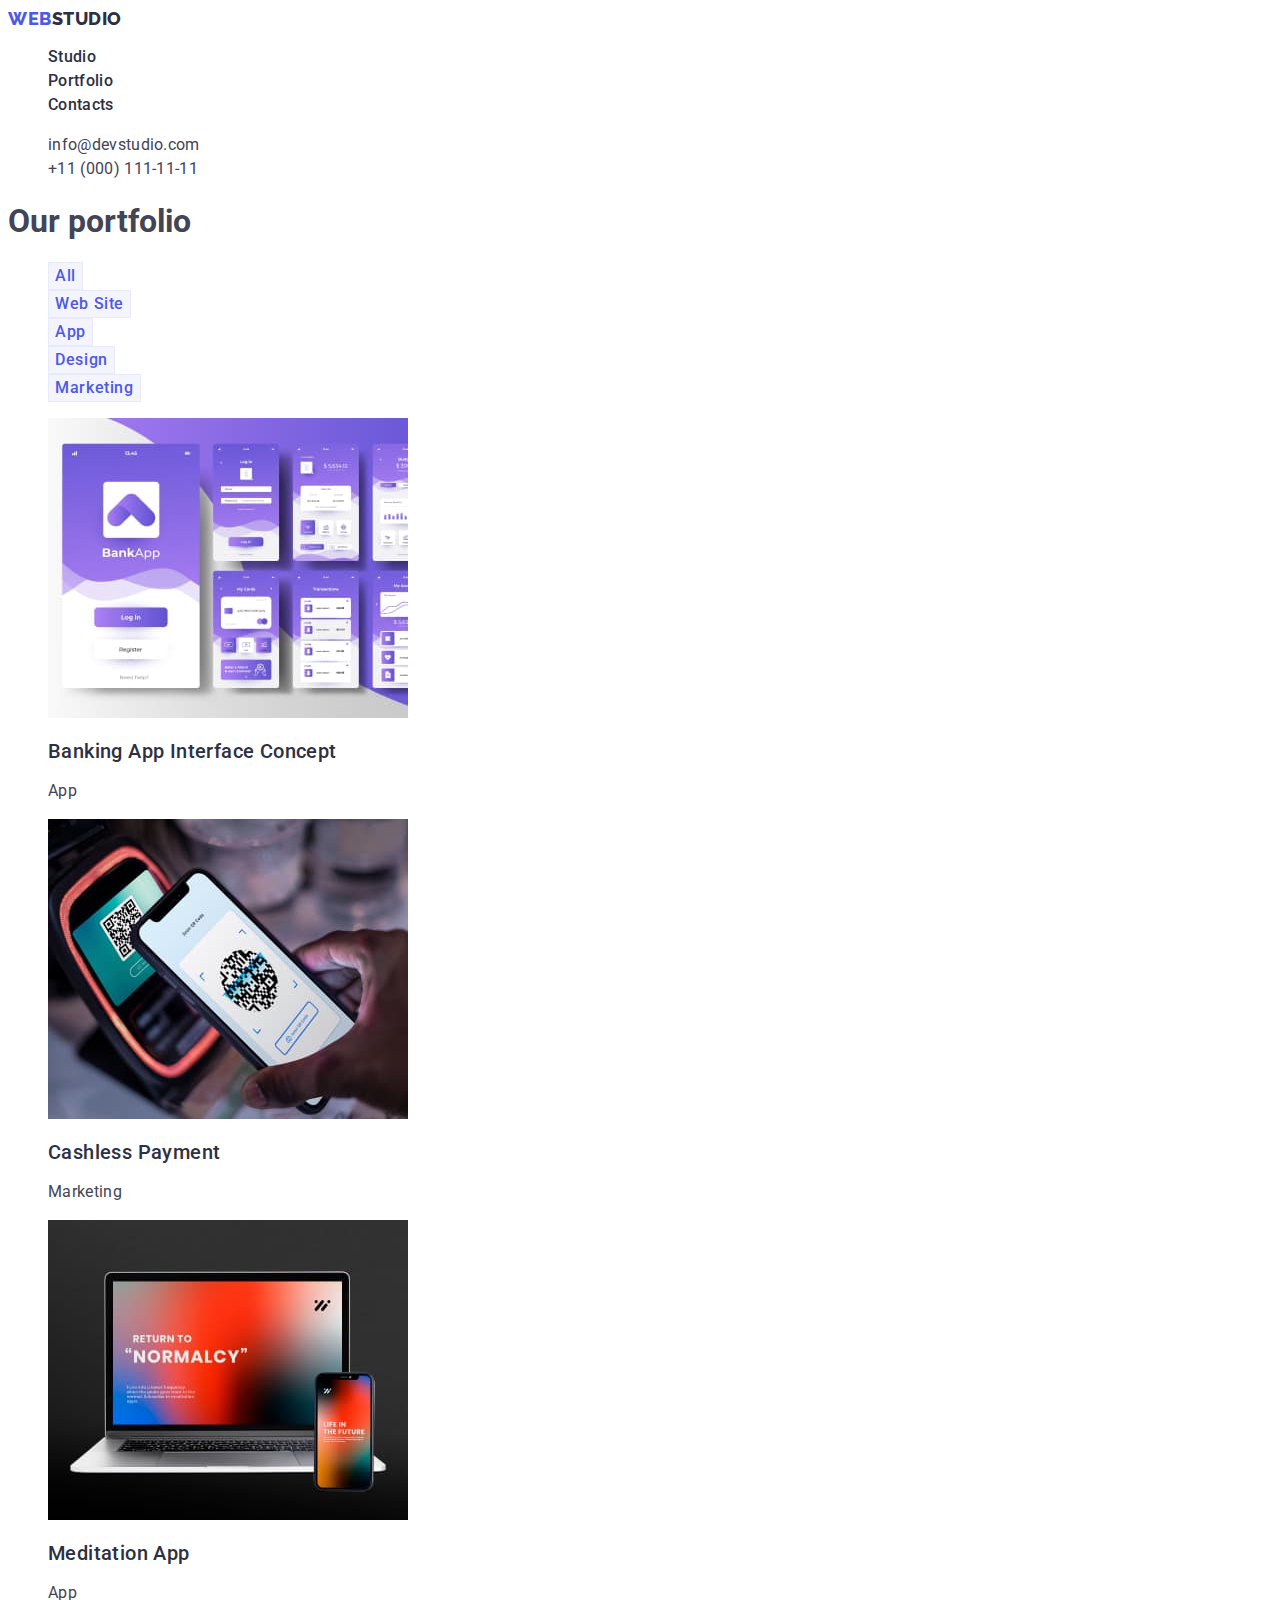
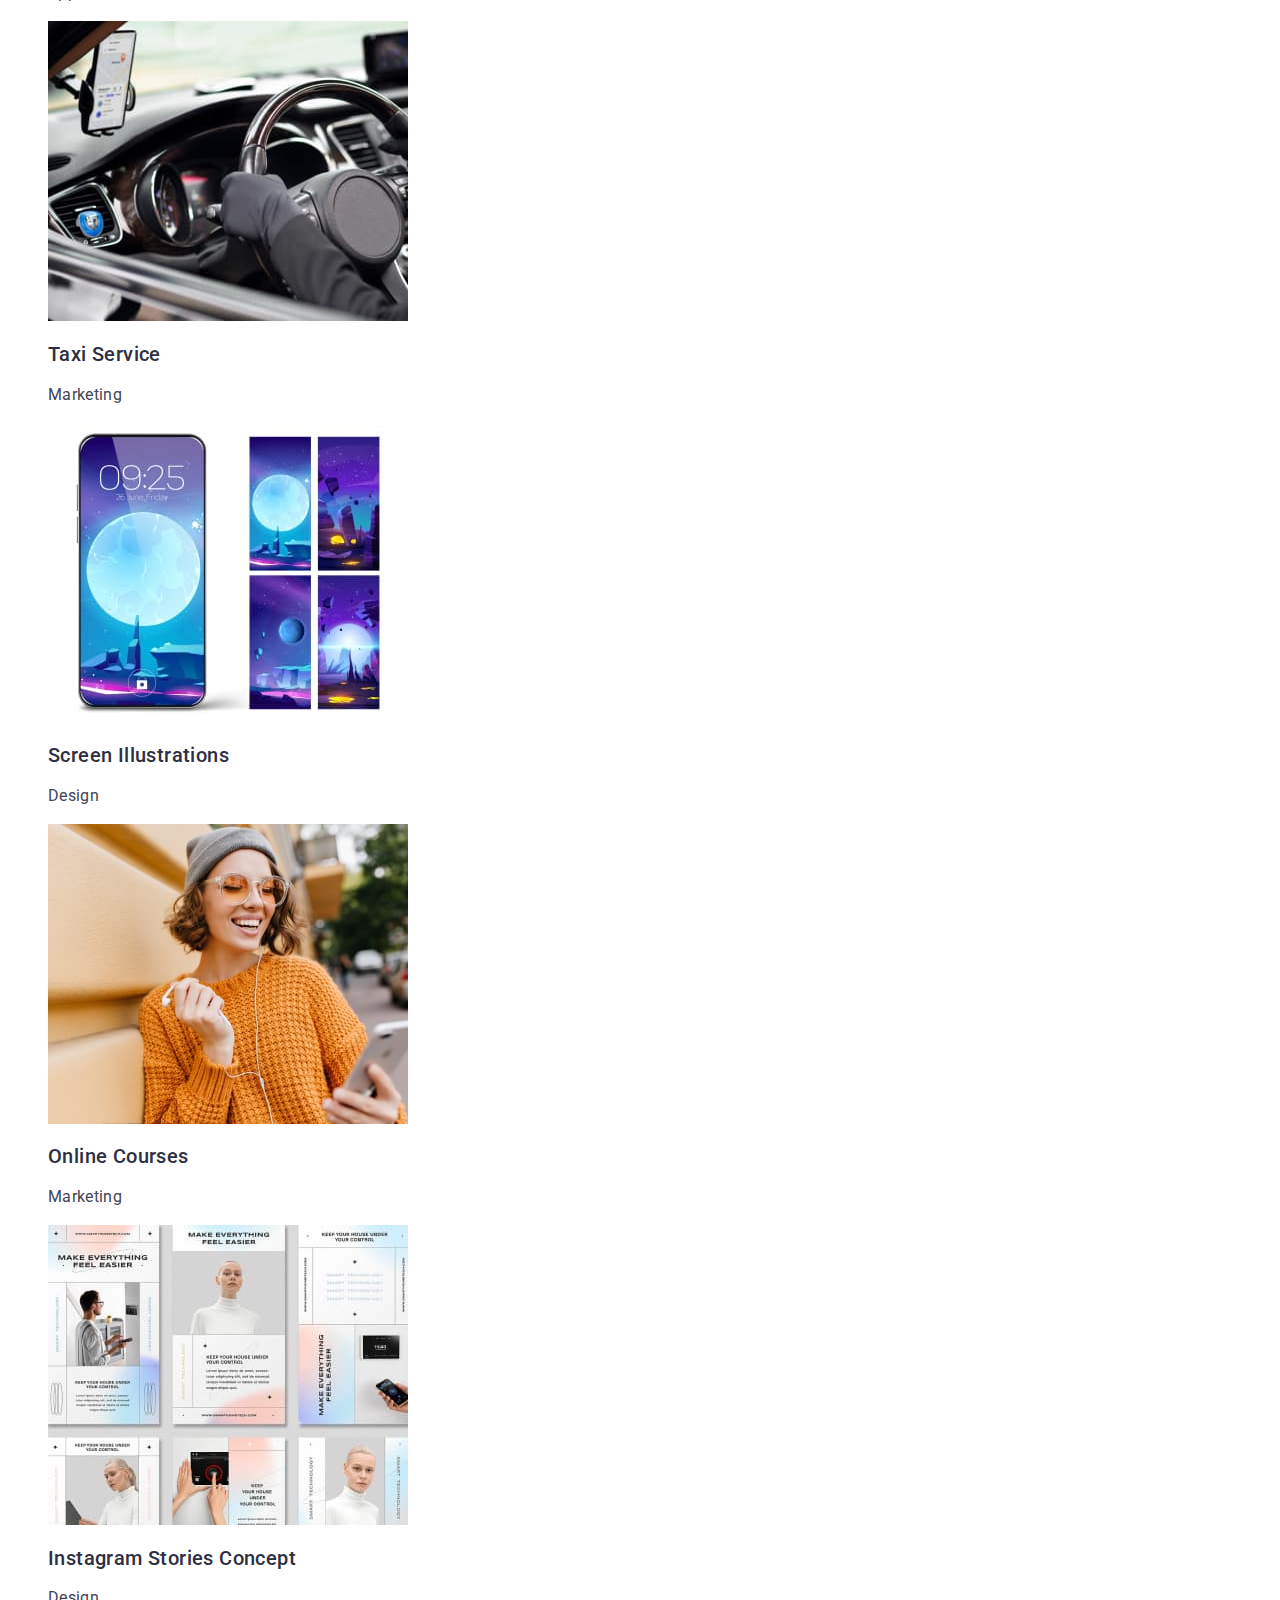
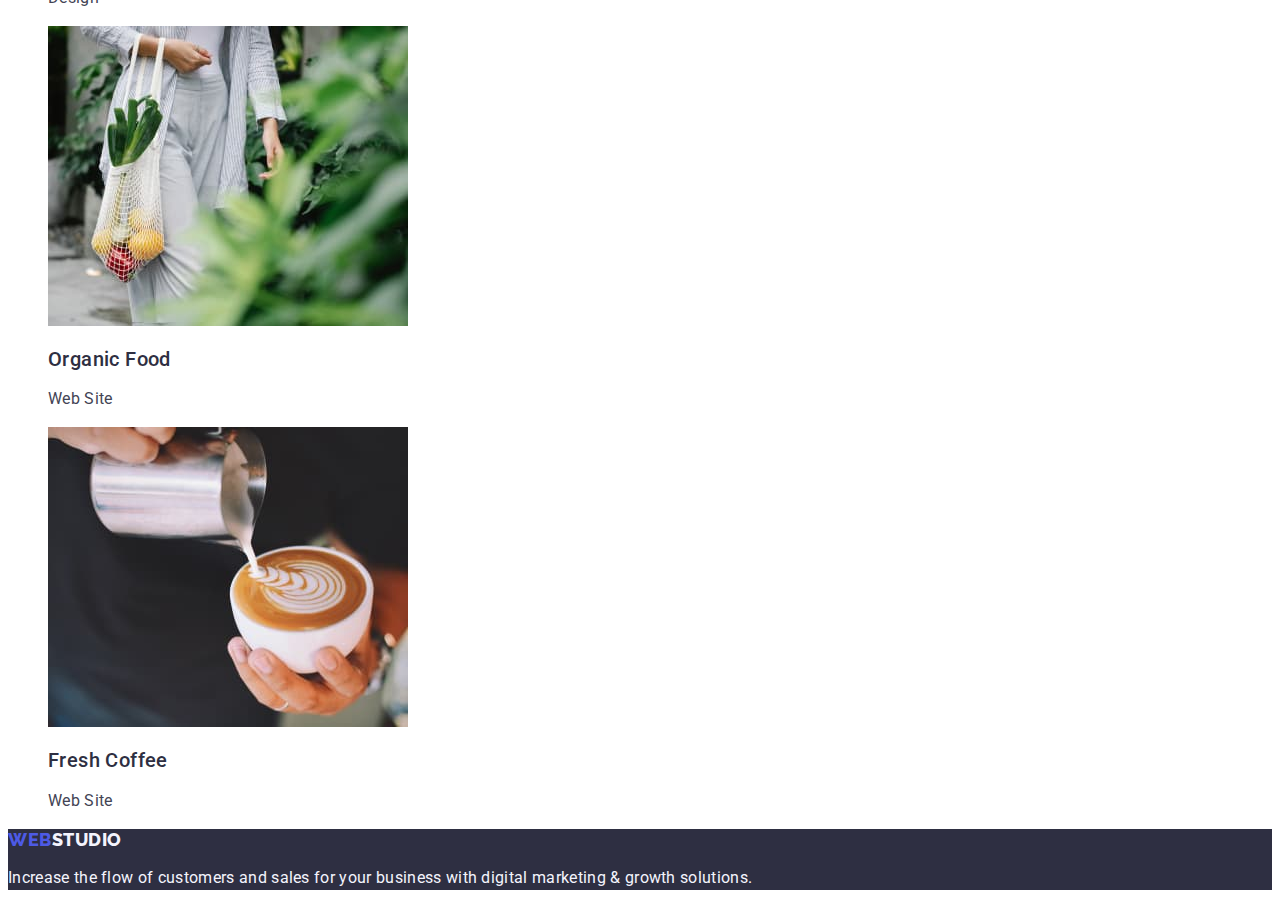
==== portfolio.html @ ded031e1 "Initial commit" ====
<!DOCTYPE html>
<html lang="en">

<head>
    <meta charset="UTF-8">
    <meta name="viewport" content="width=device-width, initial-scale=1.0">
    <link rel="preconnect" href="https://fonts.googleapis.com">
    <link rel="preconnect" href="https://fonts.gstatic.com" crossorigin>
    <link
        href="https://fonts.googleapis.com/css2?family=Raleway:wght@800&family=Roboto:wght@400;500;700;900&display=swap"
        rel="stylesheet">
    <link rel="stylesheet" href="./css/styles.css">
    <title>Portfolio</title>
</head>

<body>
    <header>

        <nav>
            <a href="./index.html" class="logo-header link">Web<span class="logo-color-header">Studio</span></a>
            <ul class="list">
                <li><a href="./index.html" class="link-list link">Studio</a></li>
                <li><a href="./portfolio.html" class="link-list link">Portfolio</a></li>
                <li><a href="" class="link-list link">Contacts</a></li>
            </ul>
        </nav>
        <address class="contacts">
            <ul class="list">
                <li><a href="mailto:info@devstudio.com" class="contact link">info@devstudio.com</a></li>
                <li><a href="tel:+110001111111" class="contact link">+11 (000) 111-11-11</a></li>
            </ul>
        </address>
    </header>
    <main>
        <section class="section-one-portfolio">
            <h1>Our portfolio</h1>
            <ul class="list">
                <li><button type="button" class="filtr-button">All</button></li>
                <li><button type="button" class="filtr-button">Web Site</button></li>
                <li><button type="button" class="filtr-button">App</button></li>
                <li><button type="button" class="filtr-button">Design</button></li>
                <li><button type="button" class="filtr-button">Marketing</button></li>
            </ul>
            <ul class="list">
                <li>
                    <a href="" class="link">
                        <img src="./images/portfolio-1.jpg" alt="Banking App Interface Concept" width="360"
                            height="300">
                        <h2 class="title-element">Banking App Interface Concept</h2>
                        <p class="text-element">App</p>
                    </a>
                </li>
                <li>
                    <a href="" class="link"><img src="./images/portfolio-2.jpg" alt="Cashless Payment" width="360"
                            height="300">
                        <h2 class="title-element">Cashless Payment</h2>
                        <p class="text-element">Marketing</p>
                    </a>
                </li>
                <li>
                    <a href="" class="link">
                        <img src="./images/portfolio-3.jpg" alt="Meditation App" width="360" height="300">
                        <h2 class="title-element">Meditation App</h2>
                        <p class="text-element">App</p>
                    </a>
                </li>
                <li><a href="" class="link">
                        <img src="./images/portfolio-4.jpg" alt="Taxi Service" width="360" height="300">
                        <h2 class="title-element">Taxi Service</h2>
                        <p class="text-element">Marketing</p>
                    </a>
                </li>
                <li><a href="" class="link">
                        <img src="./images/portfolio-5.jpg" alt="Screen Illustrations" width="360" height="300">
                        <h2 class="title-element">Screen Illustrations</h2>
                        <p class="text-element">Design</p>
                    </a>
                </li>
                <li><a href="" class="link">
                        <img src="./images/portfolio-6.jpg" alt="Online Courses" width="360" height="300">
                        <h2 class="title-element">Online Courses</h2>
                        <p class="text-element">Marketing</p>
                    </a>
                </li>
                <li><a href="" class="link">
                        <img src="./images/portfolio-7.jpg" alt="Instagram Stories Concept" width="360" height="300">
                        <h2 class="title-element">Instagram Stories Concept</h2>
                        <p class="text-element">Design</p>
                    </a>
                </li>
                <li><a href="" class="link">
                        <img src="./images/portfolio-8.jpg" alt="Organic Food" width="360" height="300">
                        <h2 class="title-element">Organic Food</h2>
                        <p class="text-element">Web Site</p>
                    </a>
                </li>
                <li><a href="" class="link">
                        <img src="./images/portfolio-9.jpg" alt="Fresh Coffee" width="360" height="300">
                        <h2 class="title-element">Fresh Coffee</h2>
                        <p class="text-element">Web Site</p>
                    </a>
                </li>
            </ul>
        </section>
    </main>
    <footer class="footer">
        <a href="./index.html" class="logo-footer link">Web<span class="logo-color-footer">Studio</span></a>
        <p class="footer-text">Increase the flow of customers and sales for your business with digital marketing &
            growth solutions.</p>
    </footer>
</body>

</html>
---- css/styles.css ----
:root {
    --navyblue: #2E2F42;
    --iris: #4D5AE5;
    --ocean: #404BBF;
    --white: #FFFFFF;
    --cloud: #F4F4FD;
    --slate: #434455;
    --cornflower: #E7E9FC;
}

body {
    font-family: 'Roboto',
        sans-serif;
    color: var(--slate);
    background-color: var(--white);
}

.link {
    text-decoration: none;
}

/* header */

.logo-header {
    text-transform: uppercase;
    font-family: 'Raleway', sans-serif;
    font-size: 18px;
    font-weight: 800;
    line-height: 1.17;
    letter-spacing: 0.03em;
    color: var(--iris);
}

.logo-color-header {
    color: var(--navyblue);
}

.list {
    list-style: none;
}

.link-list {
    font-size: 16px;
    font-weight: 500;
    line-height: 1.5;
    letter-spacing: 0.02em;
    color: var(--navyblue);
}

.link-list:hover,
.link-list:focus {
    color: var(--ocean);
}

.contacts {
    font-style: normal;
}

.contact {
    font-size: 16px;
    font-weight: 400;
    line-height: 1.5;
    letter-spacing: 0.02em;
    color: var(--slate);
}

.contact:hover,
.contact:focus {
    color: var(--ocean);
}




/* index main */

.section-one-index {
    background: var(--navyblue);
}


.title-one {
    color: var(--white);
    text-align: center;
    font-size: 56px;
    line-height: 1.07;
    letter-spacing: 0.02em;
}

.order-service-button {
    background-color: var(--iris);
    color: var(--white);
    font-size: 16px;
    font-weight: 500;
    line-height: 1.5;
    letter-spacing: 0.04em;
    cursor: pointer;
    font-family: 'Roboto',
        sans-serif;
}

.order-service-button:hover,
.order-service-button:focus {
    background-color: var(--ocean);
}



.title-two {
    color: var(--navyblue);
    text-align: center;
    font-size: 36px;
    line-height: 1.11;
    letter-spacing: 0.02em;
    text-transform: capitalize;
}

.title-three {
    color: var(--navyblue);
    font-size: 20px;
    font-weight: 500;
    line-height: 1.2;
    letter-spacing: 0.02em;
}

.section-two-text {
    font-size: 16px;
    line-height: 1.5;
    letter-spacing: 0.02em;
}

.section-four-index {
    background-color: var(--cloud);
}

.people {
    background-color: var(--white);
}

.section-four-text {
    font-size: 16px;
    line-height: 1.5;
    letter-spacing: 0.02em;
    color: var(--slate);
}

/* footer */

.footer {
    background-color: var(--navyblue);
}

.logo-footer {
    text-transform: uppercase;
    font-family: 'Raleway', sans-serif;
    font-size: 18px;
    font-weight: 800;
    line-height: 1.17;
    letter-spacing: 0.03em;
    color: var(--iris);
}

.logo-color-footer {
    color: var(--cloud);
}

.footer-text {
    line-height: 1.5;
    color: var(--cloud);
    letter-spacing: 0.02em;
}

/* Portfolio */

.filtr-button {
    font-family: "Roboto",
        sans-serif;
    background-color: var(--cloud);
    border: 1px solid var(--cornflower);
    color: var(--iris);
    font-size: 16px;
    font-weight: 500;
    line-height: 1.5;
    letter-spacing: 0.04em;
    cursor: pointer;
}

.filtr-button:hover,
.filtr-button:focus {
    background-color: var(--ocean);
    color: var(--white);
}

.title-element {
    color: var(--navyblue);
    font-size: 20px;
    font-weight: 500;
    line-height: 1.2;
    letter-spacing: 0.02em;
}

.text-element {
    font-size: 16px;
    line-height: 1.5;
    letter-spacing: 0.02em;
    color: var(--slate);
}
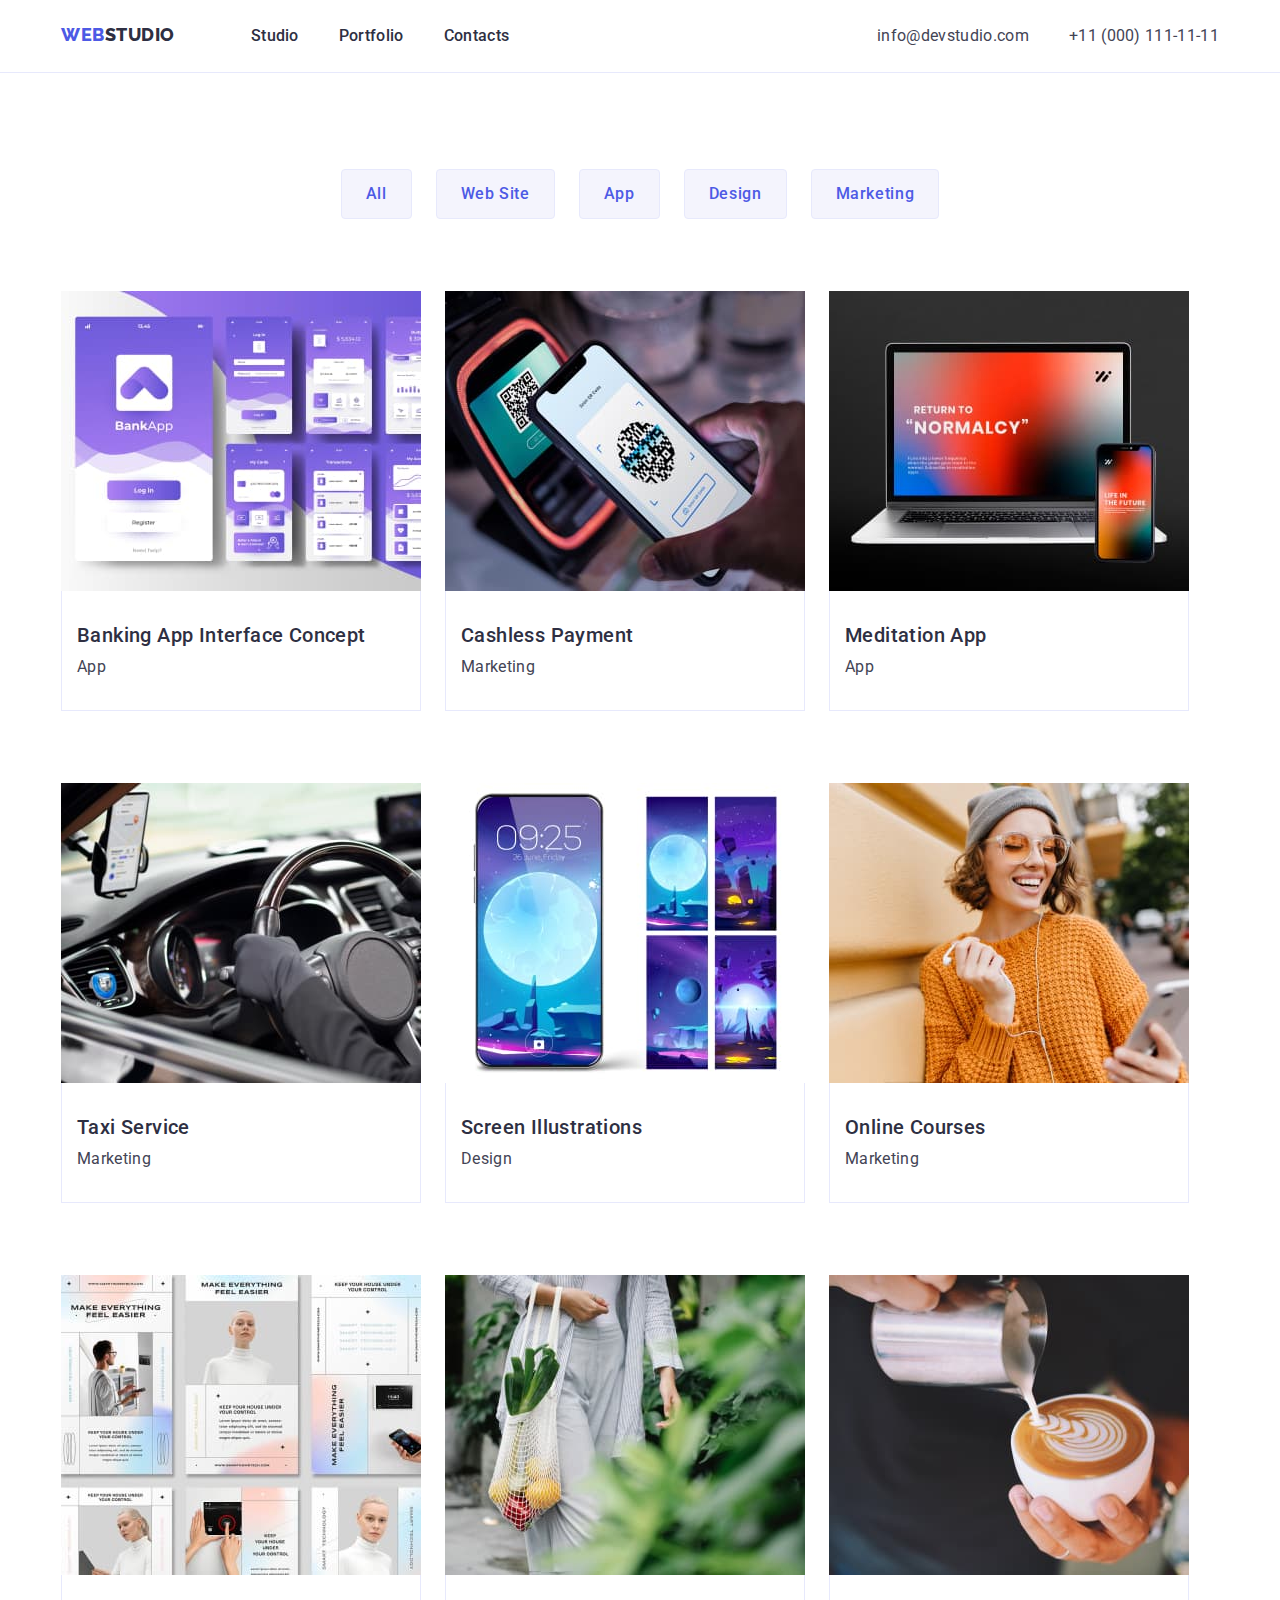
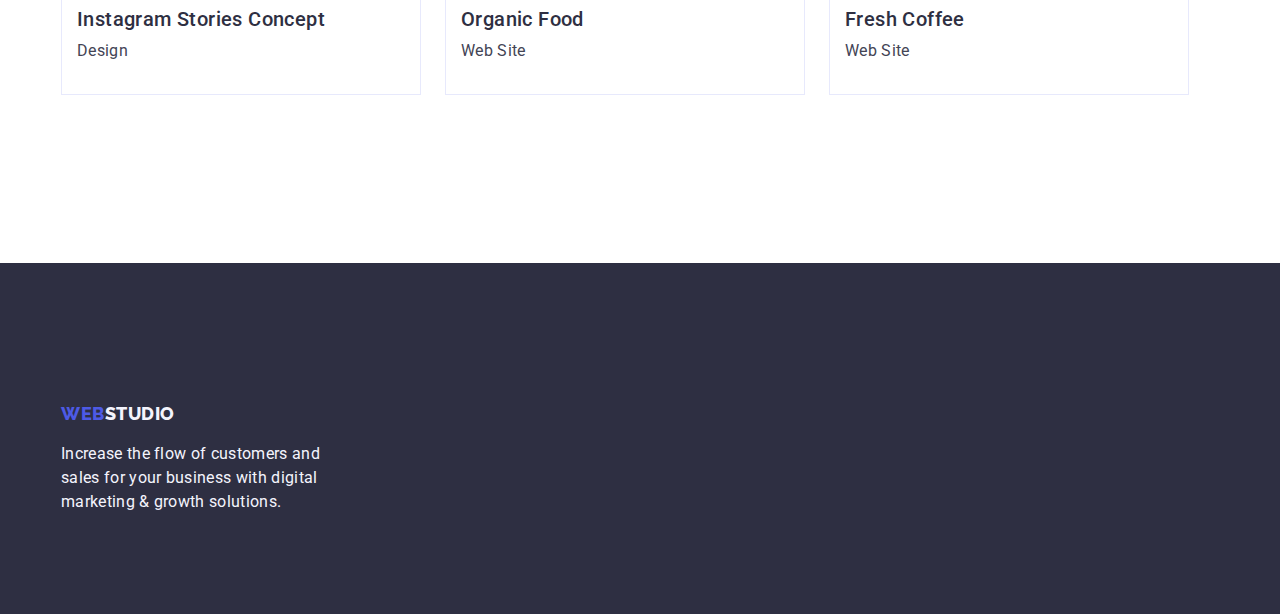
==== commit c191c123: "update" ====
--- a/portfolio.html
+++ b/portfolio.html
@@ -9,104 +9,121 @@
     <link
         href="https://fonts.googleapis.com/css2?family=Raleway:wght@800&family=Roboto:wght@400;500;700;900&display=swap"
         rel="stylesheet">
+    <link rel="stylesheet"
+        href="https://cdnjs.cloudflare.com/ajax/libs/modern-normalize/2.0.0/modern-normalize.min.css">
     <link rel="stylesheet" href="./css/styles.css">
     <title>Portfolio</title>
 </head>
 
 <body>
-    <header>
+    <header class="header-nav">
+        <div class="container">
+            <nav class="page-nav">
+                <a href="./index.html" class="logo-header link">Web<span class="logo-color-header">Studio</span></a>
+                <ul class="list">
+                    <li><a href="./index.html" class="link-list link">Studio</a></li>
+                    <li><a href="./portfolio.html" class="link-list link">Portfolio</a></li>
+                    <li><a href="" class="link-list link">Contacts</a></li>
+                </ul>
+            </nav>
+            <address class="contacts">
+                <ul class="list">
+                    <li><a href="mailto:info@devstudio.com" class="contact link">info@devstudio.com</a></li>
+                    <li><a href="tel:+110001111111" class="contact link">+11 (000) 111-11-11</a></li>
+                </ul>
+            </address>
+        </div>
+    </header>
 
-        <nav>
-            <a href="./index.html" class="logo-header link">Web<span class="logo-color-header">Studio</span></a>
-            <ul class="list">
-                <li><a href="./index.html" class="link-list link">Studio</a></li>
-                <li><a href="./portfolio.html" class="link-list link">Portfolio</a></li>
-                <li><a href="" class="link-list link">Contacts</a></li>
-            </ul>
-        </nav>
-        <address class="contacts">
-            <ul class="list">
-                <li><a href="mailto:info@devstudio.com" class="contact link">info@devstudio.com</a></li>
-                <li><a href="tel:+110001111111" class="contact link">+11 (000) 111-11-11</a></li>
-            </ul>
-        </address>
-    </header>
     <main>
+
         <section class="section-one-portfolio">
-            <h1>Our portfolio</h1>
-            <ul class="list">
-                <li><button type="button" class="filtr-button">All</button></li>
-                <li><button type="button" class="filtr-button">Web Site</button></li>
-                <li><button type="button" class="filtr-button">App</button></li>
-                <li><button type="button" class="filtr-button">Design</button></li>
-                <li><button type="button" class="filtr-button">Marketing</button></li>
-            </ul>
-            <ul class="list">
-                <li>
-                    <a href="" class="link">
-                        <img src="./images/portfolio-1.jpg" alt="Banking App Interface Concept" width="360"
-                            height="300">
-                        <h2 class="title-element">Banking App Interface Concept</h2>
-                        <p class="text-element">App</p>
-                    </a>
-                </li>
-                <li>
-                    <a href="" class="link"><img src="./images/portfolio-2.jpg" alt="Cashless Payment" width="360"
-                            height="300">
-                        <h2 class="title-element">Cashless Payment</h2>
-                        <p class="text-element">Marketing</p>
-                    </a>
-                </li>
-                <li>
-                    <a href="" class="link">
-                        <img src="./images/portfolio-3.jpg" alt="Meditation App" width="360" height="300">
-                        <h2 class="title-element">Meditation App</h2>
-                        <p class="text-element">App</p>
-                    </a>
-                </li>
-                <li><a href="" class="link">
-                        <img src="./images/portfolio-4.jpg" alt="Taxi Service" width="360" height="300">
-                        <h2 class="title-element">Taxi Service</h2>
-                        <p class="text-element">Marketing</p>
-                    </a>
-                </li>
-                <li><a href="" class="link">
-                        <img src="./images/portfolio-5.jpg" alt="Screen Illustrations" width="360" height="300">
-                        <h2 class="title-element">Screen Illustrations</h2>
-                        <p class="text-element">Design</p>
-                    </a>
-                </li>
-                <li><a href="" class="link">
-                        <img src="./images/portfolio-6.jpg" alt="Online Courses" width="360" height="300">
-                        <h2 class="title-element">Online Courses</h2>
-                        <p class="text-element">Marketing</p>
-                    </a>
-                </li>
-                <li><a href="" class="link">
-                        <img src="./images/portfolio-7.jpg" alt="Instagram Stories Concept" width="360" height="300">
-                        <h2 class="title-element">Instagram Stories Concept</h2>
-                        <p class="text-element">Design</p>
-                    </a>
-                </li>
-                <li><a href="" class="link">
-                        <img src="./images/portfolio-8.jpg" alt="Organic Food" width="360" height="300">
-                        <h2 class="title-element">Organic Food</h2>
-                        <p class="text-element">Web Site</p>
-                    </a>
-                </li>
-                <li><a href="" class="link">
-                        <img src="./images/portfolio-9.jpg" alt="Fresh Coffee" width="360" height="300">
-                        <h2 class="title-element">Fresh Coffee</h2>
-                        <p class="text-element">Web Site</p>
-                    </a>
-                </li>
-            </ul>
+            <div class="container">
+                <h1 class="visually-hidden">Our portfolio</h1>
+                <ul class="list filtr">
+                    <li><button type="button" class="filtr-button">All</button></li>
+                    <li><button type="button" class="filtr-button">Web Site</button></li>
+                    <li><button type="button" class="filtr-button">App</button></li>
+                    <li><button type="button" class="filtr-button">Design</button></li>
+                    <li><button type="button" class="filtr-button">Marketing</button></li>
+                </ul>
+                <ul class="list table">
+                    <li class="table-element">
+                        <a href="" class="link">
+                            <img src="./images/portfolio-1.jpg" alt="Banking App Interface Concept" width="360"
+                                height="300">
+                            <h2 class="title-element">Banking App Interface Concept</h2>
+                            <p class="text-element">App</p>
+                        </a>
+                    </li>
+                    <li class="table-element">
+                        <a href="" class="link"><img src="./images/portfolio-2.jpg" alt="Cashless Payment" width="360"
+                                height="300">
+                            <h2 class="title-element">Cashless Payment</h2>
+                            <p class="text-element">Marketing</p>
+                        </a>
+                    </li>
+                    <li class="table-element">
+                        <a href="" class="link">
+                            <img src="./images/portfolio-3.jpg" alt="Meditation App" width="360" height="300">
+                            <h2 class="title-element">Meditation App</h2>
+                            <p class="text-element">App</p>
+                        </a>
+                    </li>
+                    <li class="table-element">
+                        <a href="" class="link">
+                            <img src="./images/portfolio-4.jpg" alt="Taxi Service" width="360" height="300">
+                            <h2 class="title-element">Taxi Service</h2>
+                            <p class="text-element">Marketing</p>
+                        </a>
+                    </li>
+                    <li class="table-element">
+                        <a href="" class="link">
+                            <img src="./images/portfolio-5.jpg" alt="Screen Illustrations" width="360" height="300">
+                            <h2 class="title-element">Screen Illustrations</h2>
+                            <p class="text-element">Design</p>
+                        </a>
+                    </li>
+                    <li class="table-element">
+                        <a href="" class="link">
+                            <img src="./images/portfolio-6.jpg" alt="Online Courses" width="360" height="300">
+                            <h2 class="title-element">Online Courses</h2>
+                            <p class="text-element">Marketing</p>
+                        </a>
+                    </li>
+                    <li class="table-element">
+                        <a href="" class="link">
+                            <img src="./images/portfolio-7.jpg" alt="Instagram Stories Concept" width="360"
+                                height="300">
+                            <h2 class="title-element">Instagram Stories Concept</h2>
+                            <p class="text-element">Design</p>
+                        </a>
+                    </li>
+                    <li class="table-element">
+                        <a href="" class="link">
+                            <img src="./images/portfolio-8.jpg" alt="Organic Food" width="360" height="300">
+                            <h2 class="title-element">Organic Food</h2>
+                            <p class="text-element">Web Site</p>
+                        </a>
+                    </li>
+                    <li class="table-element">
+                        <a href="" class="link">
+                            <img src="./images/portfolio-9.jpg" alt="Fresh Coffee" width="360" height="300">
+                            <h2 class="title-element">Fresh Coffee</h2>
+                            <p class="text-element">Web Site</p>
+                        </a>
+                    </li>
+                </ul>
+            </div>
         </section>
+
     </main>
     <footer class="footer">
-        <a href="./index.html" class="logo-footer link">Web<span class="logo-color-footer">Studio</span></a>
-        <p class="footer-text">Increase the flow of customers and sales for your business with digital marketing &
-            growth solutions.</p>
+        <div class="container">
+            <a href="./index.html" class="logo-footer link">Web<span class="logo-color-footer">Studio</span></a>
+            <p class="footer-text">Increase the flow of customers and sales for your business with digital marketing &
+                growth solutions.</p>
+        </div>
     </footer>
 </body>
 
--- a/css/styles.css
+++ b/css/styles.css
@@ -8,6 +8,12 @@
     --cornflower: #E7E9FC;
 }
 
+*,
+*::before,
+*::after {
+    box-sizing: border-box;
+}
+
 body {
     font-family: 'Roboto',
         sans-serif;
@@ -15,11 +21,61 @@
     background-color: var(--white);
 }
 
+h1,
+h2,
+h3,
+h4,
+h5,
+h6 {
+    margin: 0;
+}
+
+p {
+    margin: 0;
+}
+
+ul {
+    list-style-type: none;
+    margin: 0;
+    padding-left: 0;
+}
+
+img {
+    display: block;
+}
+
 .link {
     text-decoration: none;
 }
 
+
+
+.container {
+    max-width: 1158px;
+    padding-left: 0;
+    padding-right: 0;
+    margin-left: auto;
+    margin-right: auto;
+}
+
+.visually-hidden {
+    position: absolute;
+    width: 1px;
+    height: 1px;
+    margin: -1px;
+    border: 0;
+    padding: 0;
+    white-space: nowrap;
+    clip-path: inset(100%);
+    clip: rect(0 0 0 0);
+    overflow: hidden;
+}
+
 /* header */
+
+.header-nav {
+    border-bottom: 1px solid var(--cornflower);
+}
 
 .logo-header {
     text-transform: uppercase;
@@ -29,14 +85,30 @@
     line-height: 1.17;
     letter-spacing: 0.03em;
     color: var(--iris);
+    padding-right: 76px;
 }
 
 .logo-color-header {
     color: var(--navyblue);
 }
 
-.list {
-    list-style: none;
+.header-nav .list {
+    display: flex;
+    gap: 40px;
+}
+
+.page-nav {
+    display: flex;
+}
+
+.header-nav .container {
+    display: flex;
+    justify-content: space-between;
+    align-items: center;
+    flex-shrink: 0;
+    padding-top: 24px;
+    padding-bottom: 24px;
+
 }
 
 .link-list {
@@ -74,17 +146,33 @@
 
 /* index main */
 
+/* ? Section 1 */
+
+
 .section-one-index {
     background: var(--navyblue);
 }
 
+.section-one-index .container {
+    flex-shrink: 0;
+    padding-bottom: 188px;
+    padding-top: 188px;
+    display: flex;
+    justify-content: center;
+    align-items: center;
+    flex-direction: column;
+    gap: 48px;
+}
+
 
 .title-one {
     color: var(--white);
-    text-align: center;
     font-size: 56px;
     line-height: 1.07;
     letter-spacing: 0.02em;
+    width: 496px;
+    flex-shrink: 0;
+    text-align: center;
 }
 
 .order-service-button {
@@ -97,6 +185,11 @@
     cursor: pointer;
     font-family: 'Roboto',
         sans-serif;
+    padding: 16px 32px;
+    border: none;
+    border-radius: 4px;
+    box-shadow: 0px 4px 4px 0px rgba(0, 0, 0, 0.15);
+
 }
 
 .order-service-button:hover,
@@ -104,7 +197,7 @@
     background-color: var(--ocean);
 }
 
-
+/* ? Section 2 */
 
 .title-two {
     color: var(--navyblue);
@@ -123,18 +216,91 @@
     letter-spacing: 0.02em;
 }
 
+.section-two-index .container {
+    display: flex;
+    justify-content: center;
+    align-items: center;
+    flex-direction: column;
+    padding-top: 120px;
+    padding-bottom: 120px;
+}
+
+.section-two-index .list {
+    display: flex;
+    justify-content: space-between;
+
+    gap: 24px;
+}
+
+.list-section-two {
+    display: flex;
+    width: 264px;
+    flex-direction: column;
+    align-items: flex-start;
+    gap: 8px;
+}
+
 .section-two-text {
     font-size: 16px;
     line-height: 1.5;
     letter-spacing: 0.02em;
 }
+
+/* ? Section three */
+
+.section-three-index .container {
+    display: flex;
+    justify-content: center;
+    align-items: center;
+    flex-direction: column;
+    padding-bottom: 120px;
+
+    gap: 72px;
+}
+
+.section-three-index .list {
+    display: flex;
+    justify-content: space-between;
+
+    gap: 24px;
+}
+
+/* ? section four */
 
 .section-four-index {
     background-color: var(--cloud);
 }
 
+.section-four-index .container {
+    display: flex;
+    justify-content: center;
+    align-items: center;
+    flex-direction: column;
+    padding-top: 120px;
+    padding-bottom: 120px;
+    gap: 72px;
+}
+
 .people {
     background-color: var(--white);
+    border-radius: 0px 0px 4px 4px;
+    box-shadow: 0px 2px 1px 0px rgba(46, 47, 66, 0.08), 0px 1px 1px 0px rgba(46, 47, 66, 0.16), 0px 1px 6px 0px rgba(46, 47, 66, 0.08);
+    width: 264px;
+    display: inline-flex;
+    flex-direction: column;
+    justify-content: center;
+    align-items: center;
+}
+
+.card {
+    padding-bottom: 32px;
+    padding-top: 32px;
+    gap: 8px;
+    display: inline-flex;
+    flex-direction: column;
+    justify-content: center;
+    align-items: center;
+
 }
 
 .section-four-text {
@@ -142,6 +308,13 @@
     line-height: 1.5;
     letter-spacing: 0.02em;
     color: var(--slate);
+}
+
+.section-four-index .list {
+    display: flex;
+    justify-content: space-between;
+
+    gap: 24px;
 }
 
 /* footer */
@@ -149,6 +322,17 @@
 .footer {
     background-color: var(--navyblue);
 }
+
+.footer .container {
+    padding-top: 140px;
+    padding-bottom: 100px;
+    display: flex;
+    flex-direction: column;
+    flex-shrink: 0;
+    gap: 18px;
+}
+
+
 
 .logo-footer {
     text-transform: uppercase;
@@ -168,9 +352,23 @@
     line-height: 1.5;
     color: var(--cloud);
     letter-spacing: 0.02em;
+    width: 264px;
 }
 
 /* Portfolio */
+
+.section-one-portfolio .container {
+    padding-top: 96px;
+    margin-bottom: 120px;
+}
+
+.filtr {
+    display: flex;
+    justify-content: center;
+    align-items: center;
+    gap: 24px;
+    margin-bottom: 72px;
+}
 
 .filtr-button {
     font-family: "Roboto",
@@ -183,12 +381,36 @@
     line-height: 1.5;
     letter-spacing: 0.04em;
     cursor: pointer;
+    padding: 12px 24px;
+    border-radius: 4px;
 }
 
 .filtr-button:hover,
 .filtr-button:focus {
     background-color: var(--ocean);
     color: var(--white);
+}
+
+.list.table {
+    display: flex;
+    flex-wrap: wrap;
+    gap: 24px;
+    list-style: none;
+}
+
+.table-element {
+    margin-bottom: 48px;
+    display: flex;
+    height: 420px;
+    width: 360px;
+    padding-bottom: 0px;
+    gap: 32px;
+    flex-shrink: 0;
+    border: 1px solid var(--cornflower, #E7E9FC);
+    flex-direction: column;
+    justify-content: center;
+    align-items: center;
+    padding-top: 0;
 }
 
 .title-element {
@@ -197,6 +419,9 @@
     font-weight: 500;
     line-height: 1.2;
     letter-spacing: 0.02em;
+    margin-top: 32px;
+    margin-bottom: 8px;
+    padding-left: 16px;
 }
 
 .text-element {
@@ -204,4 +429,6 @@
     line-height: 1.5;
     letter-spacing: 0.02em;
     color: var(--slate);
+    padding-left: 16px;
+    padding-bottom: 32px;
 }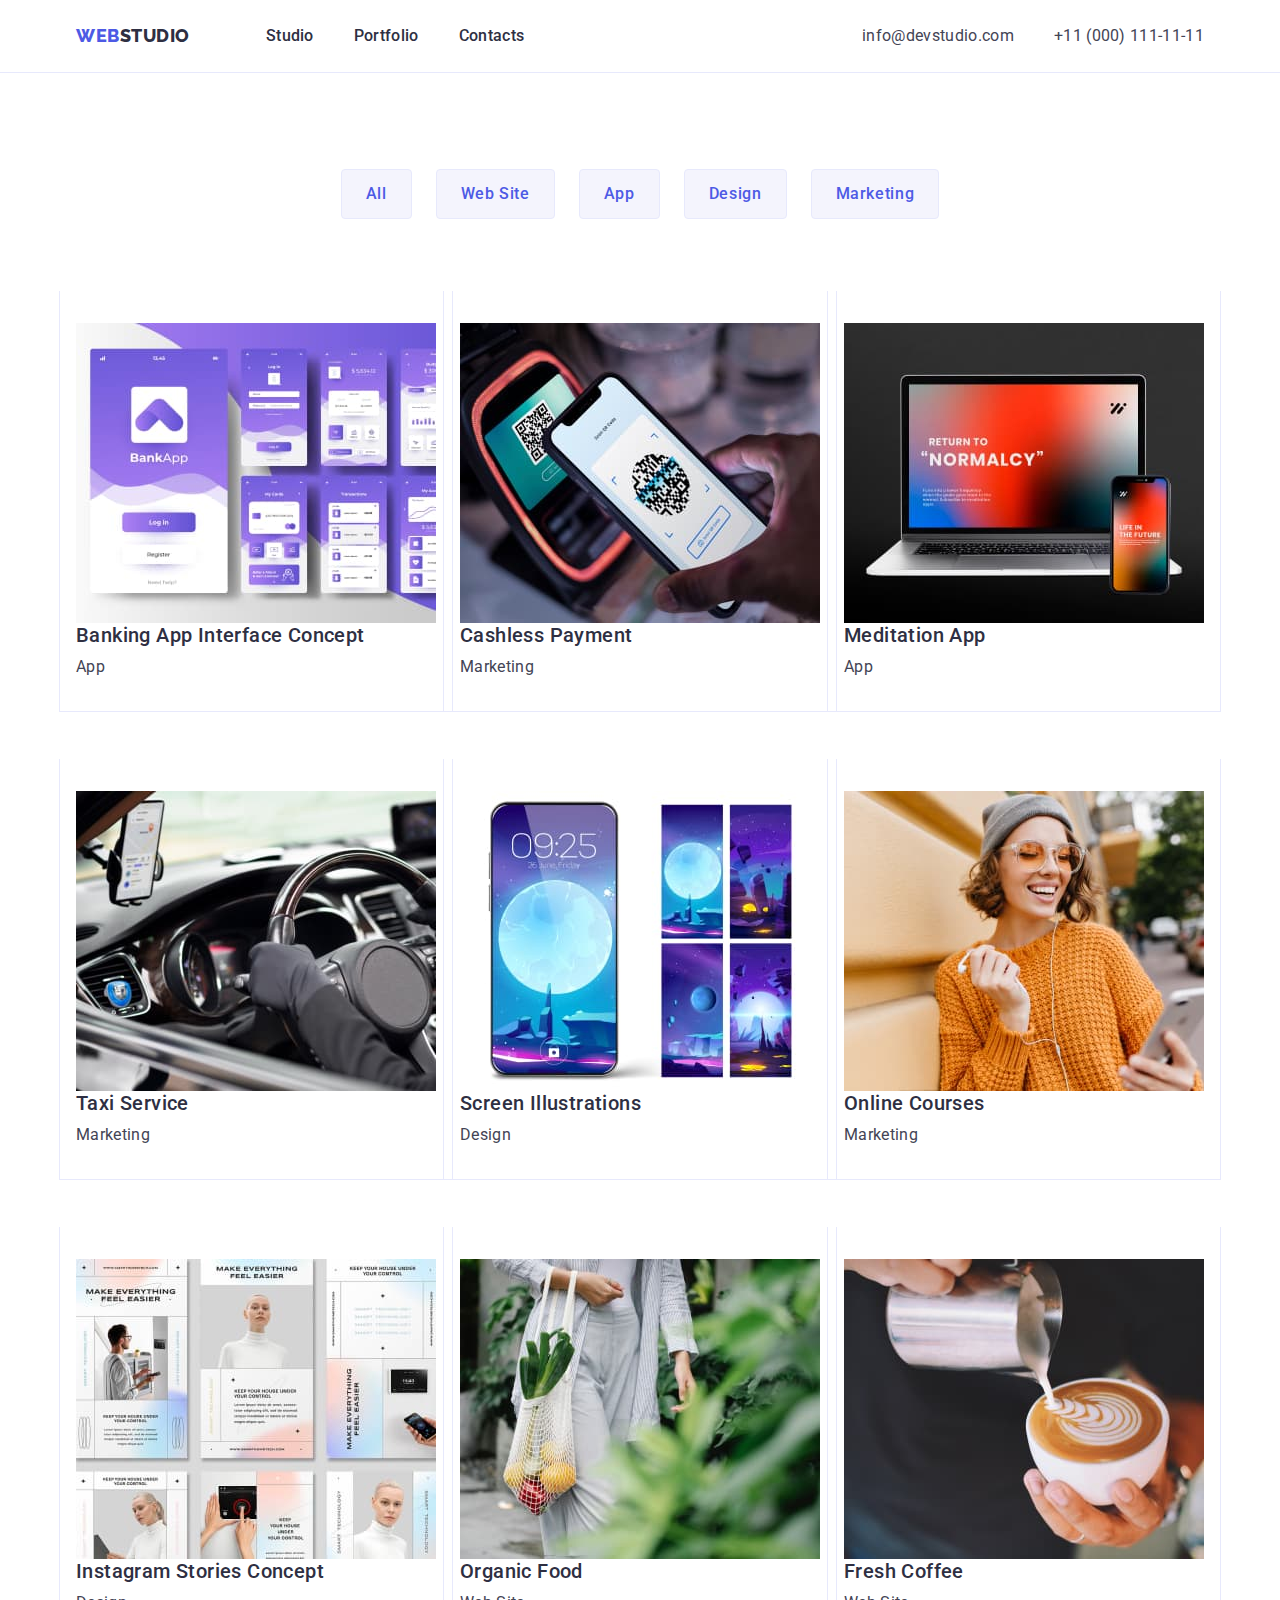
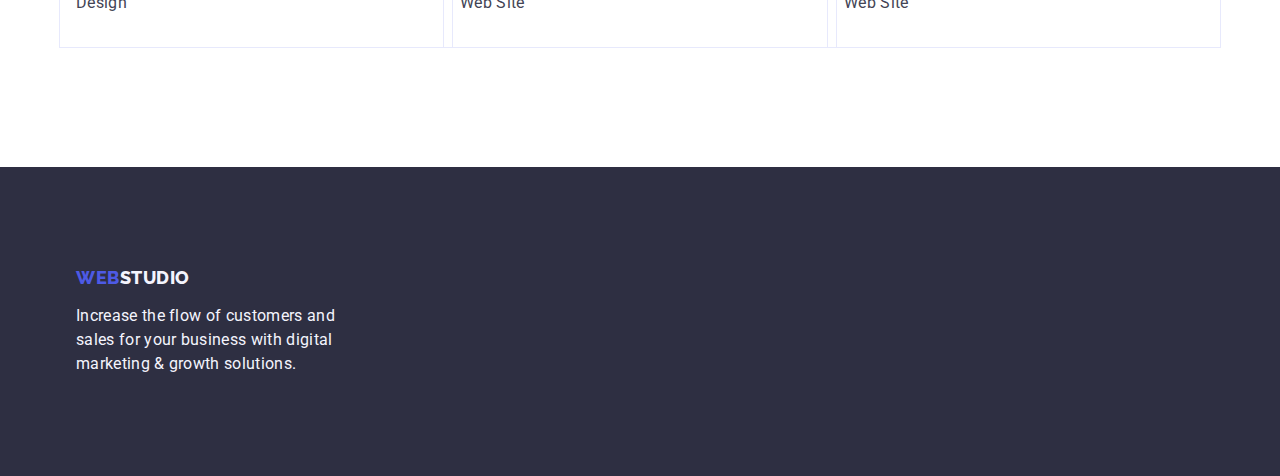
==== commit 94a989fd: "update1" ====
--- a/portfolio.html
+++ b/portfolio.html
@@ -50,67 +50,94 @@
                 <ul class="list table">
                     <li class="table-element">
                         <a href="" class="link">
-                            <img src="./images/portfolio-1.jpg" alt="Banking App Interface Concept" width="360"
-                                height="300">
-                            <h2 class="title-element">Banking App Interface Concept</h2>
-                            <p class="text-element">App</p>
+                            <div class="name-element">
+                                <img src="./images/portfolio-1.jpg" alt="Banking App Interface Concept" width="360"
+                                    height="300">
+
+                                <h2 class="title-element">Banking App Interface Concept</h2>
+                                <p class="text-element">App</p>
+                            </div>
                         </a>
                     </li>
                     <li class="table-element">
-                        <a href="" class="link"><img src="./images/portfolio-2.jpg" alt="Cashless Payment" width="360"
-                                height="300">
-                            <h2 class="title-element">Cashless Payment</h2>
-                            <p class="text-element">Marketing</p>
+                        <div class="name-element">
+                            <a href="" class="link"><img src="./images/portfolio-2.jpg" alt="Cashless Payment"
+                                    width="360" height="300">
+
+                                <h2 class="title-element">Cashless Payment</h2>
+                                <p class="text-element">Marketing</p>
+                        </div>
                         </a>
                     </li>
                     <li class="table-element">
                         <a href="" class="link">
-                            <img src="./images/portfolio-3.jpg" alt="Meditation App" width="360" height="300">
-                            <h2 class="title-element">Meditation App</h2>
-                            <p class="text-element">App</p>
+                            <div class="name-element">
+                                <img src="./images/portfolio-3.jpg" alt="Meditation App" width="360" height="300">
+
+                                <h2 class="title-element">Meditation App</h2>
+                                <p class="text-element">App</p>
+                            </div>
                         </a>
                     </li>
                     <li class="table-element">
                         <a href="" class="link">
-                            <img src="./images/portfolio-4.jpg" alt="Taxi Service" width="360" height="300">
-                            <h2 class="title-element">Taxi Service</h2>
-                            <p class="text-element">Marketing</p>
+                            <div class="name-element">
+                                <img src="./images/portfolio-4.jpg" alt="Taxi Service" width="360" height="300">
+
+                                <h2 class="title-element">Taxi Service</h2>
+                                <p class="text-element">Marketing</p>
+                            </div>
                         </a>
                     </li>
                     <li class="table-element">
                         <a href="" class="link">
-                            <img src="./images/portfolio-5.jpg" alt="Screen Illustrations" width="360" height="300">
-                            <h2 class="title-element">Screen Illustrations</h2>
-                            <p class="text-element">Design</p>
+                            <div class="name-element">
+                                <img src="./images/portfolio-5.jpg" alt="Screen Illustrations" width="360" height="300">
+
+                                <h2 class="title-element">Screen Illustrations</h2>
+                                <p class="text-element">Design</p>
+                            </div>
                         </a>
                     </li>
                     <li class="table-element">
                         <a href="" class="link">
-                            <img src="./images/portfolio-6.jpg" alt="Online Courses" width="360" height="300">
-                            <h2 class="title-element">Online Courses</h2>
-                            <p class="text-element">Marketing</p>
+                            <div class="name-element">
+                                <img src="./images/portfolio-6.jpg" alt="Online Courses" width="360" height="300">
+
+                                <h2 class="title-element">Online Courses</h2>
+                                <p class="text-element">Marketing</p>
+                            </div>
                         </a>
                     </li>
                     <li class="table-element">
                         <a href="" class="link">
-                            <img src="./images/portfolio-7.jpg" alt="Instagram Stories Concept" width="360"
-                                height="300">
-                            <h2 class="title-element">Instagram Stories Concept</h2>
-                            <p class="text-element">Design</p>
+                            <div class="name-element">
+                                <img src="./images/portfolio-7.jpg" alt="Instagram Stories Concept" width="360"
+                                    height="300">
+
+                                <h2 class="title-element">Instagram Stories Concept</h2>
+                                <p class="text-element">Design</p>
+                            </div>
                         </a>
                     </li>
                     <li class="table-element">
                         <a href="" class="link">
-                            <img src="./images/portfolio-8.jpg" alt="Organic Food" width="360" height="300">
-                            <h2 class="title-element">Organic Food</h2>
-                            <p class="text-element">Web Site</p>
+                            <div class="name-element">
+                                <img src="./images/portfolio-8.jpg" alt="Organic Food" width="360" height="300">
+
+                                <h2 class="title-element">Organic Food</h2>
+                                <p class="text-element">Web Site</p>
+                            </div>
                         </a>
                     </li>
                     <li class="table-element">
                         <a href="" class="link">
-                            <img src="./images/portfolio-9.jpg" alt="Fresh Coffee" width="360" height="300">
-                            <h2 class="title-element">Fresh Coffee</h2>
-                            <p class="text-element">Web Site</p>
+                            <div class="name-element">
+                                <img src="./images/portfolio-9.jpg" alt="Fresh Coffee" width="360" height="300">
+
+                                <h2 class="title-element">Fresh Coffee</h2>
+                                <p class="text-element">Web Site</p>
+                            </div>
                         </a>
                     </li>
                 </ul>
--- a/css/styles.css
+++ b/css/styles.css
@@ -52,8 +52,8 @@
 
 .container {
     max-width: 1158px;
-    padding-left: 0;
-    padding-right: 0;
+    padding-left: 15px;
+    padding-right: 15px;
     margin-left: auto;
     margin-right: auto;
 }
@@ -85,7 +85,7 @@
     line-height: 1.17;
     letter-spacing: 0.03em;
     color: var(--iris);
-    padding-right: 76px;
+    margin-right: 76px;
 }
 
 .logo-color-header {
@@ -99,6 +99,11 @@
 
 .page-nav {
     display: flex;
+    align-items: center;
+}
+
+.page-nav .list {
+    padding: 24px 0
 }
 
 .header-nav .container {
@@ -106,8 +111,6 @@
     justify-content: space-between;
     align-items: center;
     flex-shrink: 0;
-    padding-top: 24px;
-    padding-bottom: 24px;
 
 }
 
@@ -117,6 +120,8 @@
     line-height: 1.5;
     letter-spacing: 0.02em;
     color: var(--navyblue);
+    padding: 24px 0;
+
 }
 
 .link-list:hover,
@@ -151,12 +156,12 @@
 
 .section-one-index {
     background: var(--navyblue);
+    padding-top: 188px;
+    padding-bottom: 188px;
 }
 
 .section-one-index .container {
     flex-shrink: 0;
-    padding-bottom: 188px;
-    padding-top: 188px;
     display: flex;
     justify-content: center;
     align-items: center;
@@ -170,7 +175,7 @@
     font-size: 56px;
     line-height: 1.07;
     letter-spacing: 0.02em;
-    width: 496px;
+    max-width: 496px;
     flex-shrink: 0;
     text-align: center;
 }
@@ -189,7 +194,7 @@
     border: none;
     border-radius: 4px;
     box-shadow: 0px 4px 4px 0px rgba(0, 0, 0, 0.15);
-
+    min-width: 169px
 }
 
 .order-service-button:hover,
@@ -214,6 +219,7 @@
     font-weight: 500;
     line-height: 1.2;
     letter-spacing: 0.02em;
+    margin-bottom: 8px;
 }
 
 .section-two-index .container {
@@ -248,14 +254,20 @@
 
 /* ? Section three */
 
+.section-three-index {
+    padding-bottom: 120px;
+}
+
+.section-three-index .title-two {
+    margin-bottom: 72px;
+}
+
 .section-three-index .container {
     display: flex;
     justify-content: center;
     align-items: center;
     flex-direction: column;
-    padding-bottom: 120px;
-
-    gap: 72px;
+
 }
 
 .section-three-index .list {
@@ -263,22 +275,34 @@
     justify-content: space-between;
 
     gap: 24px;
+}
+
+.list-section-three {
+    width: calc((100% - 48px) / 3);
 }
 
 /* ? section four */
 
 .section-four-index {
     background-color: var(--cloud);
-}
-
-.section-four-index .container {
-    display: flex;
-    justify-content: center;
-    align-items: center;
-    flex-direction: column;
     padding-top: 120px;
     padding-bottom: 120px;
-    gap: 72px;
+}
+
+.section-four-index .container {
+    display: flex;
+    justify-content: center;
+    align-items: center;
+    flex-direction: column;
+}
+
+.section-four-index .title-two {
+    margin-bottom: 72px;
+}
+
+.card .title-three {
+    margin-bottom: 8px;
+    text-align: center;
 }
 
 .people {
@@ -293,14 +317,11 @@
 }
 
 .card {
-    padding-bottom: 32px;
-    padding-top: 32px;
-    gap: 8px;
     display: inline-flex;
     flex-direction: column;
     justify-content: center;
     align-items: center;
-
+    padding: 32px 16px;
 }
 
 .section-four-text {
@@ -308,6 +329,7 @@
     line-height: 1.5;
     letter-spacing: 0.02em;
     color: var(--slate);
+    text-align: center;
 }
 
 .section-four-index .list {
@@ -321,15 +343,13 @@
 
 .footer {
     background-color: var(--navyblue);
+    padding: 100px 0;
 }
 
 .footer .container {
-    padding-top: 140px;
-    padding-bottom: 100px;
     display: flex;
     flex-direction: column;
     flex-shrink: 0;
-    gap: 18px;
 }
 
 
@@ -342,6 +362,8 @@
     line-height: 1.17;
     letter-spacing: 0.03em;
     color: var(--iris);
+    display: inline-block;
+    margin-bottom: 16px;
 }
 
 .logo-color-footer {
@@ -357,10 +379,12 @@
 
 /* Portfolio */
 
-.section-one-portfolio .container {
+.section-one-portfolio {
     padding-top: 96px;
-    margin-bottom: 120px;
-}
+    padding-bottom: 120px;
+}
+
+.section-one-portfolio .container {}
 
 .filtr {
     display: flex;
@@ -389,6 +413,7 @@
 .filtr-button:focus {
     background-color: var(--ocean);
     color: var(--white);
+    border: 1px solid transparent;
 }
 
 .list.table {
@@ -398,19 +423,28 @@
     list-style: none;
 }
 
+.section-one-portfolio .list {
+    row-gap: 48px;
+}
+
 .table-element {
-    margin-bottom: 48px;
     display: flex;
     height: 420px;
-    width: 360px;
     padding-bottom: 0px;
-    gap: 32px;
+
     flex-shrink: 0;
+
+    flex-direction: column;
+    justify-content: center;
+    align-items: center;
+    padding-top: 0;
+    width: calc((100% - 48px) / 3);
+}
+
+.name-element {
+    padding: 32px 16px;
     border: 1px solid var(--cornflower, #E7E9FC);
-    flex-direction: column;
-    justify-content: center;
-    align-items: center;
-    padding-top: 0;
+    border-top: none;
 }
 
 .title-element {
@@ -419,9 +453,8 @@
     font-weight: 500;
     line-height: 1.2;
     letter-spacing: 0.02em;
-    margin-top: 32px;
     margin-bottom: 8px;
-    padding-left: 16px;
+
 }
 
 .text-element {
@@ -429,6 +462,4 @@
     line-height: 1.5;
     letter-spacing: 0.02em;
     color: var(--slate);
-    padding-left: 16px;
-    padding-bottom: 32px;
 }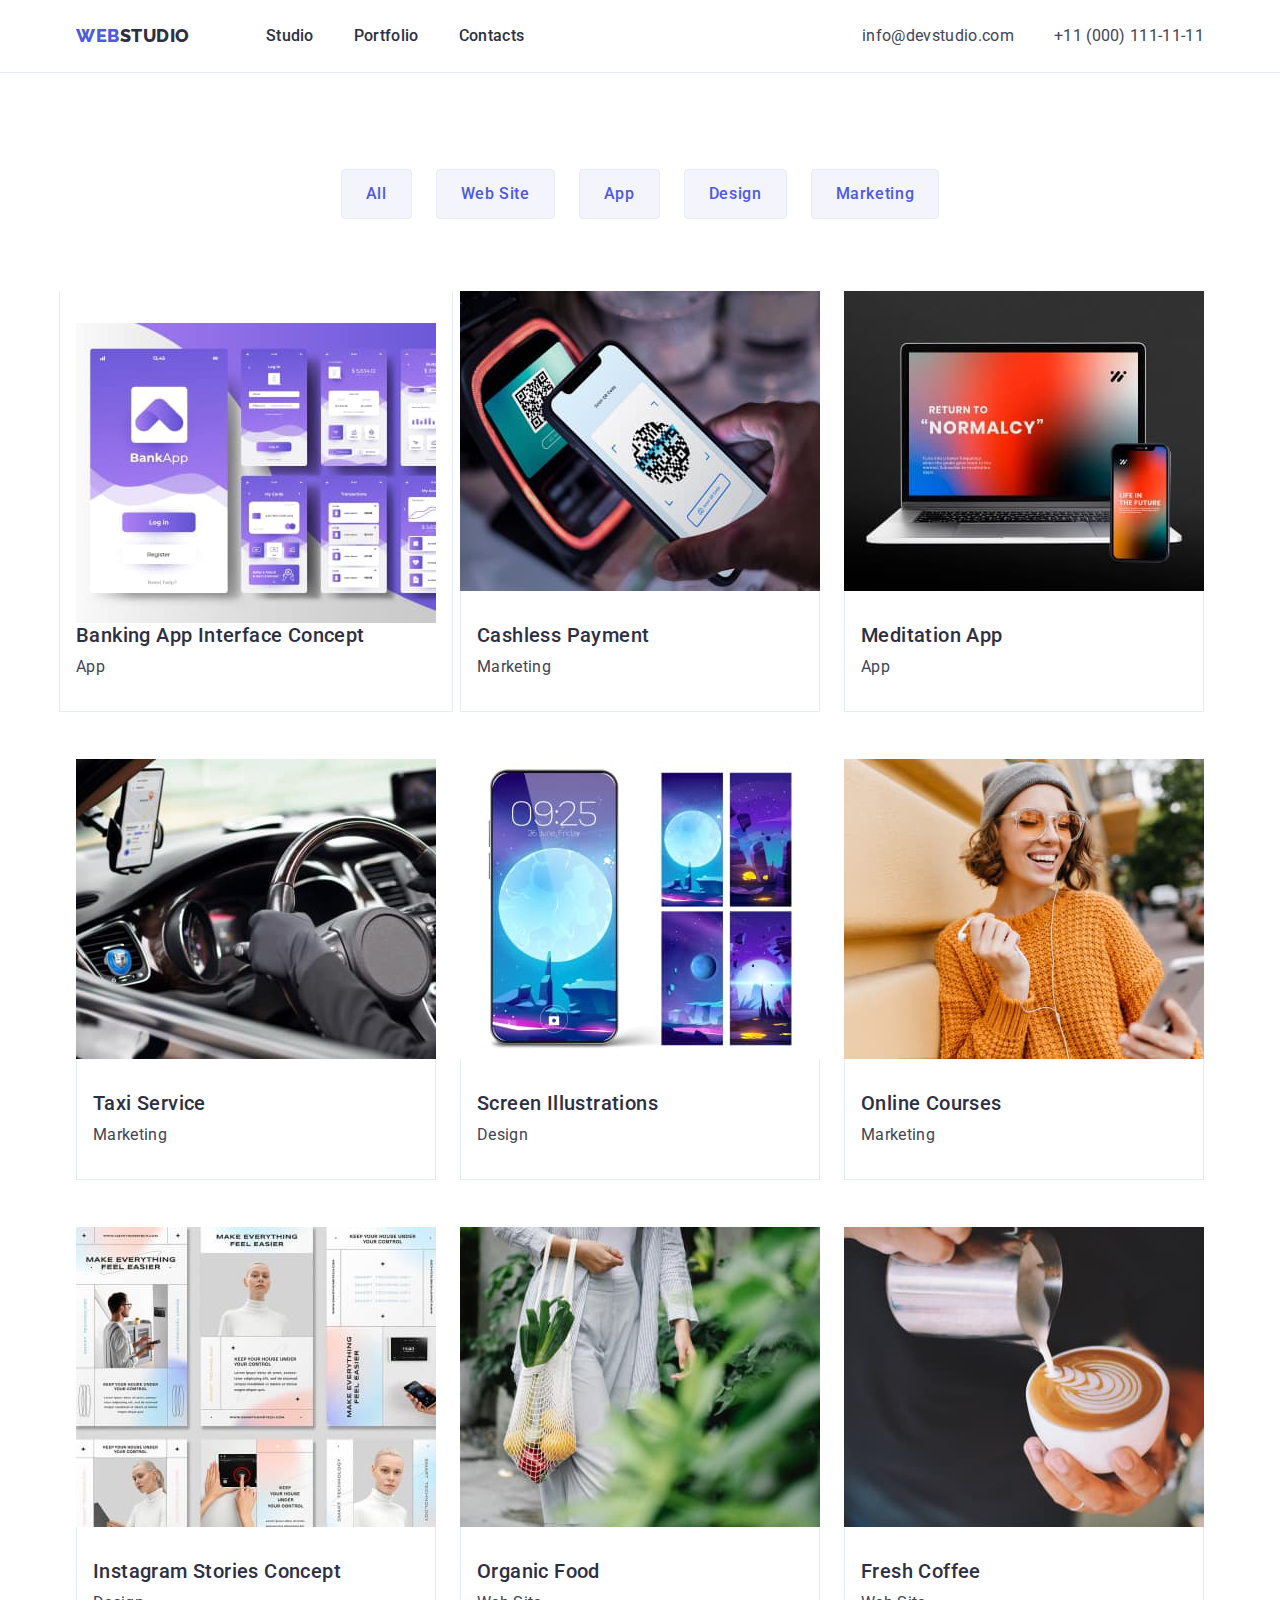
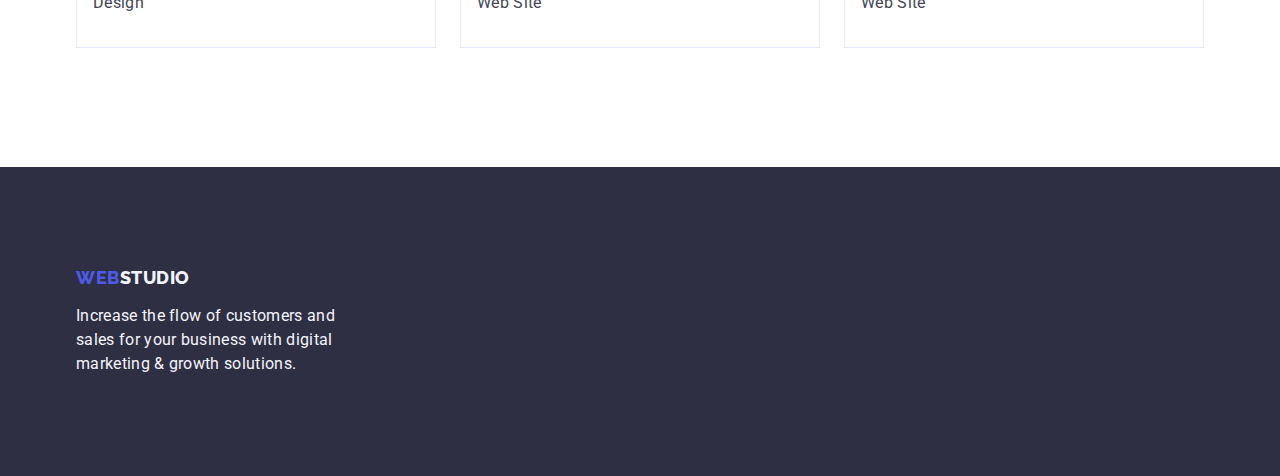
==== commit 523dc2e4: "update2" ====
--- a/portfolio.html
+++ b/portfolio.html
@@ -60,20 +60,18 @@
                         </a>
                     </li>
                     <li class="table-element">
-                        <div class="name-element">
-                            <a href="" class="link"><img src="./images/portfolio-2.jpg" alt="Cashless Payment"
-                                    width="360" height="300">
-
+                        <a href="" class="link">
+                            <img src="./images/portfolio-2.jpg" alt="Cashless Payment" width="360" height="300">
+                            <div class="name-element">
                                 <h2 class="title-element">Cashless Payment</h2>
                                 <p class="text-element">Marketing</p>
-                        </div>
+                            </div>
                         </a>
                     </li>
                     <li class="table-element">
                         <a href="" class="link">
+                            <img src="./images/portfolio-3.jpg" alt="Meditation App" width="360" height="300">
                             <div class="name-element">
-                                <img src="./images/portfolio-3.jpg" alt="Meditation App" width="360" height="300">
-
                                 <h2 class="title-element">Meditation App</h2>
                                 <p class="text-element">App</p>
                             </div>
@@ -81,9 +79,8 @@
                     </li>
                     <li class="table-element">
                         <a href="" class="link">
+                            <img src="./images/portfolio-4.jpg" alt="Taxi Service" width="360" height="300">
                             <div class="name-element">
-                                <img src="./images/portfolio-4.jpg" alt="Taxi Service" width="360" height="300">
-
                                 <h2 class="title-element">Taxi Service</h2>
                                 <p class="text-element">Marketing</p>
                             </div>
@@ -91,9 +88,8 @@
                     </li>
                     <li class="table-element">
                         <a href="" class="link">
+                            <img src="./images/portfolio-5.jpg" alt="Screen Illustrations" width="360" height="300">
                             <div class="name-element">
-                                <img src="./images/portfolio-5.jpg" alt="Screen Illustrations" width="360" height="300">
-
                                 <h2 class="title-element">Screen Illustrations</h2>
                                 <p class="text-element">Design</p>
                             </div>
@@ -101,9 +97,8 @@
                     </li>
                     <li class="table-element">
                         <a href="" class="link">
+                            <img src="./images/portfolio-6.jpg" alt="Online Courses" width="360" height="300">
                             <div class="name-element">
-                                <img src="./images/portfolio-6.jpg" alt="Online Courses" width="360" height="300">
-
                                 <h2 class="title-element">Online Courses</h2>
                                 <p class="text-element">Marketing</p>
                             </div>
@@ -111,10 +106,9 @@
                     </li>
                     <li class="table-element">
                         <a href="" class="link">
+                            <img src="./images/portfolio-7.jpg" alt="Instagram Stories Concept" width="360"
+                                height="300">
                             <div class="name-element">
-                                <img src="./images/portfolio-7.jpg" alt="Instagram Stories Concept" width="360"
-                                    height="300">
-
                                 <h2 class="title-element">Instagram Stories Concept</h2>
                                 <p class="text-element">Design</p>
                             </div>
@@ -122,9 +116,8 @@
                     </li>
                     <li class="table-element">
                         <a href="" class="link">
+                            <img src="./images/portfolio-8.jpg" alt="Organic Food" width="360" height="300">
                             <div class="name-element">
-                                <img src="./images/portfolio-8.jpg" alt="Organic Food" width="360" height="300">
-
                                 <h2 class="title-element">Organic Food</h2>
                                 <p class="text-element">Web Site</p>
                             </div>
@@ -132,9 +125,8 @@
                     </li>
                     <li class="table-element">
                         <a href="" class="link">
+                            <img src="./images/portfolio-9.jpg" alt="Fresh Coffee" width="360" height="300">
                             <div class="name-element">
-                                <img src="./images/portfolio-9.jpg" alt="Fresh Coffee" width="360" height="300">
-
                                 <h2 class="title-element">Fresh Coffee</h2>
                                 <p class="text-element">Web Site</p>
                             </div>
--- a/css/styles.css
+++ b/css/styles.css
@@ -222,13 +222,15 @@
     margin-bottom: 8px;
 }
 
+.section-two-index {
+    padding: 120px 0;
+}
+
 .section-two-index .container {
     display: flex;
     justify-content: center;
     align-items: center;
     flex-direction: column;
-    padding-top: 120px;
-    padding-bottom: 120px;
 }
 
 .section-two-index .list {
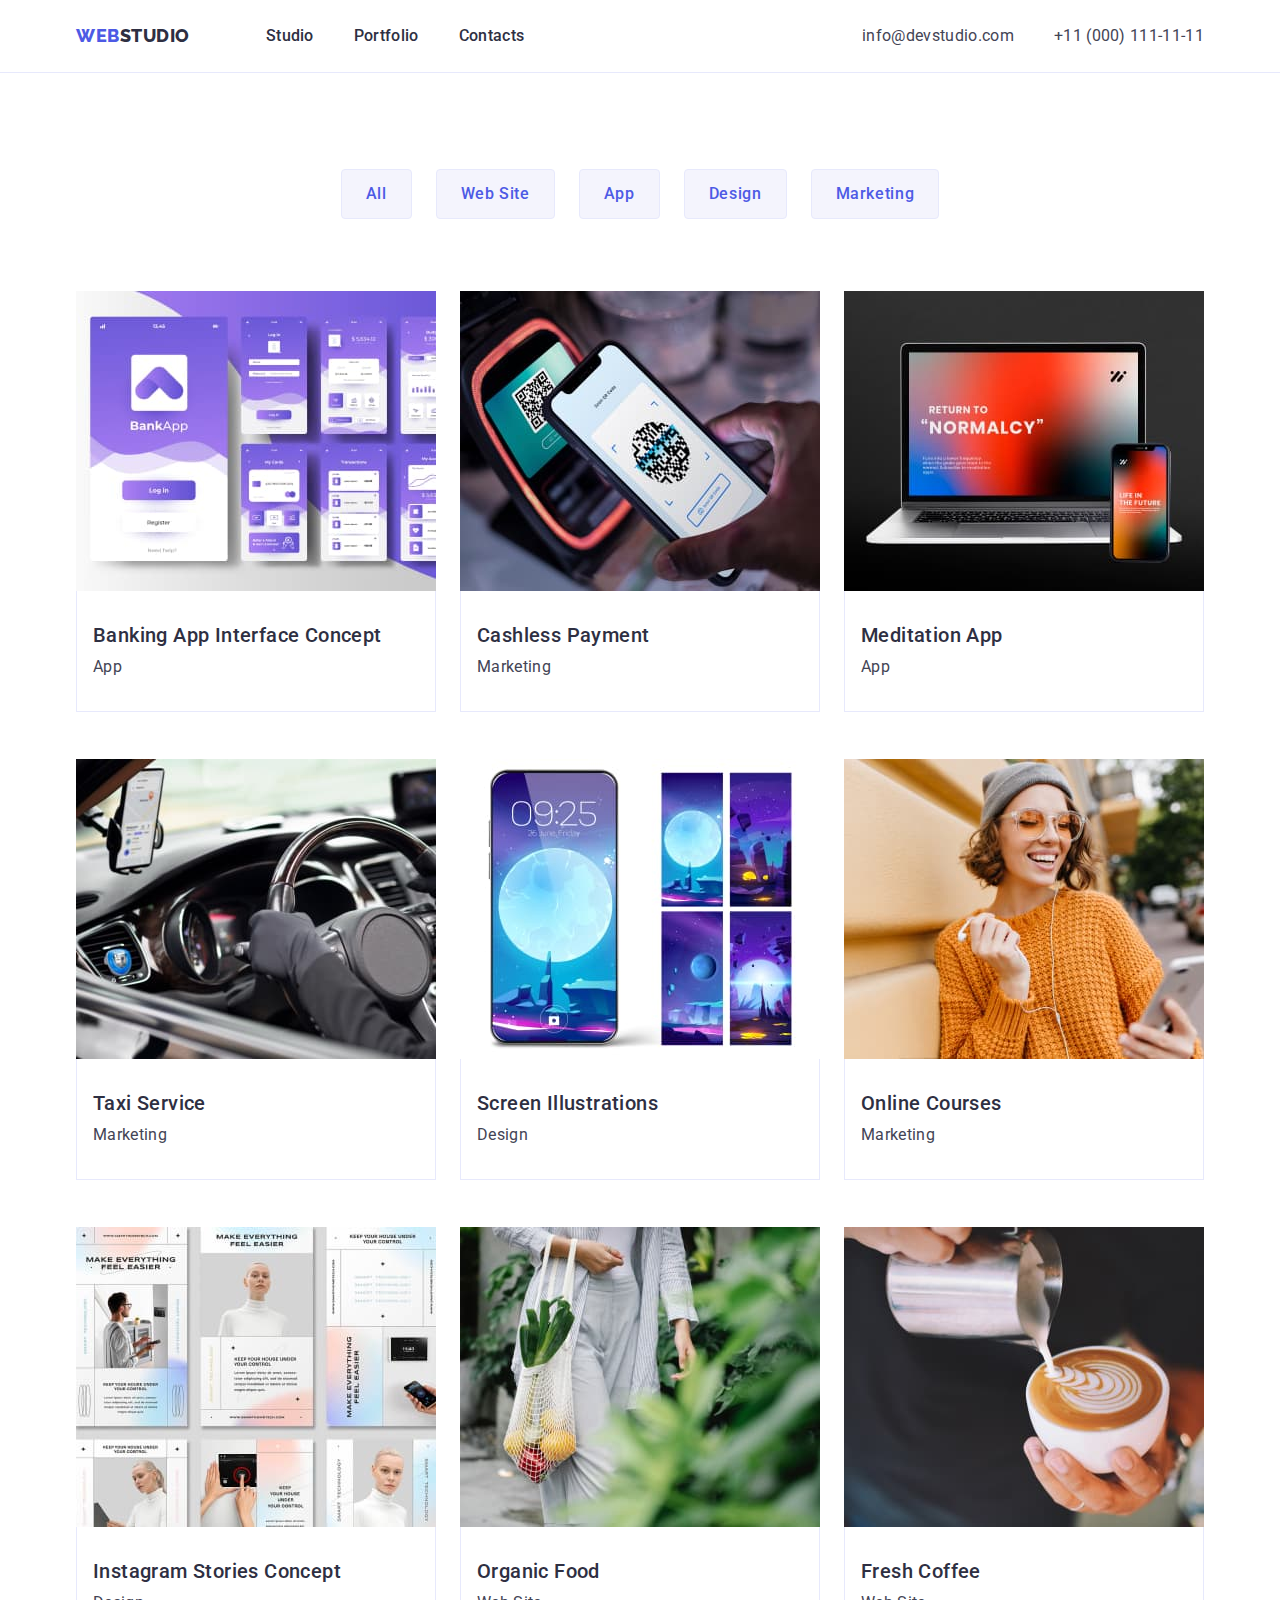
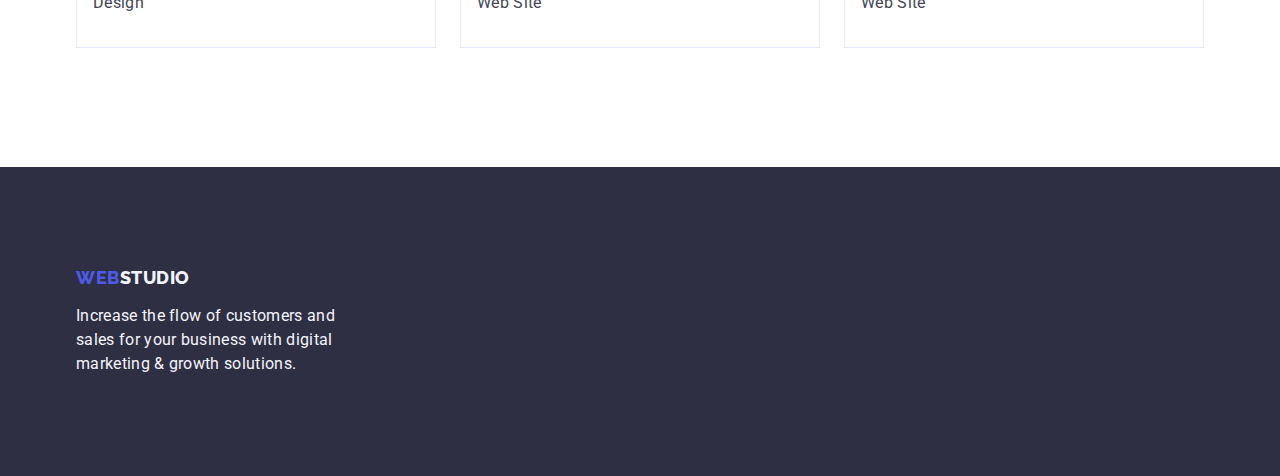
==== commit 85e5ccb7: "update3" ====
--- a/portfolio.html
+++ b/portfolio.html
@@ -50,10 +50,10 @@
                 <ul class="list table">
                     <li class="table-element">
                         <a href="" class="link">
+
+                            <img src="./images/portfolio-1.jpg" alt="Banking App Interface Concept" width="360"
+                                height="300">
                             <div class="name-element">
-                                <img src="./images/portfolio-1.jpg" alt="Banking App Interface Concept" width="360"
-                                    height="300">
-
                                 <h2 class="title-element">Banking App Interface Concept</h2>
                                 <p class="text-element">App</p>
                             </div>
--- a/css/styles.css
+++ b/css/styles.css
@@ -354,6 +354,10 @@
     flex-shrink: 0;
 }
 
+.footer .link {
+    display: inline-block;
+}
+
 
 
 .logo-footer {
@@ -364,7 +368,6 @@
     line-height: 1.17;
     letter-spacing: 0.03em;
     color: var(--iris);
-    display: inline-block;
     margin-bottom: 16px;
 }
 
@@ -386,7 +389,9 @@
     padding-bottom: 120px;
 }
 
-.section-one-portfolio .container {}
+.section-one-portfolio .list {
+    gap: 24px;
+}
 
 .filtr {
     display: flex;
